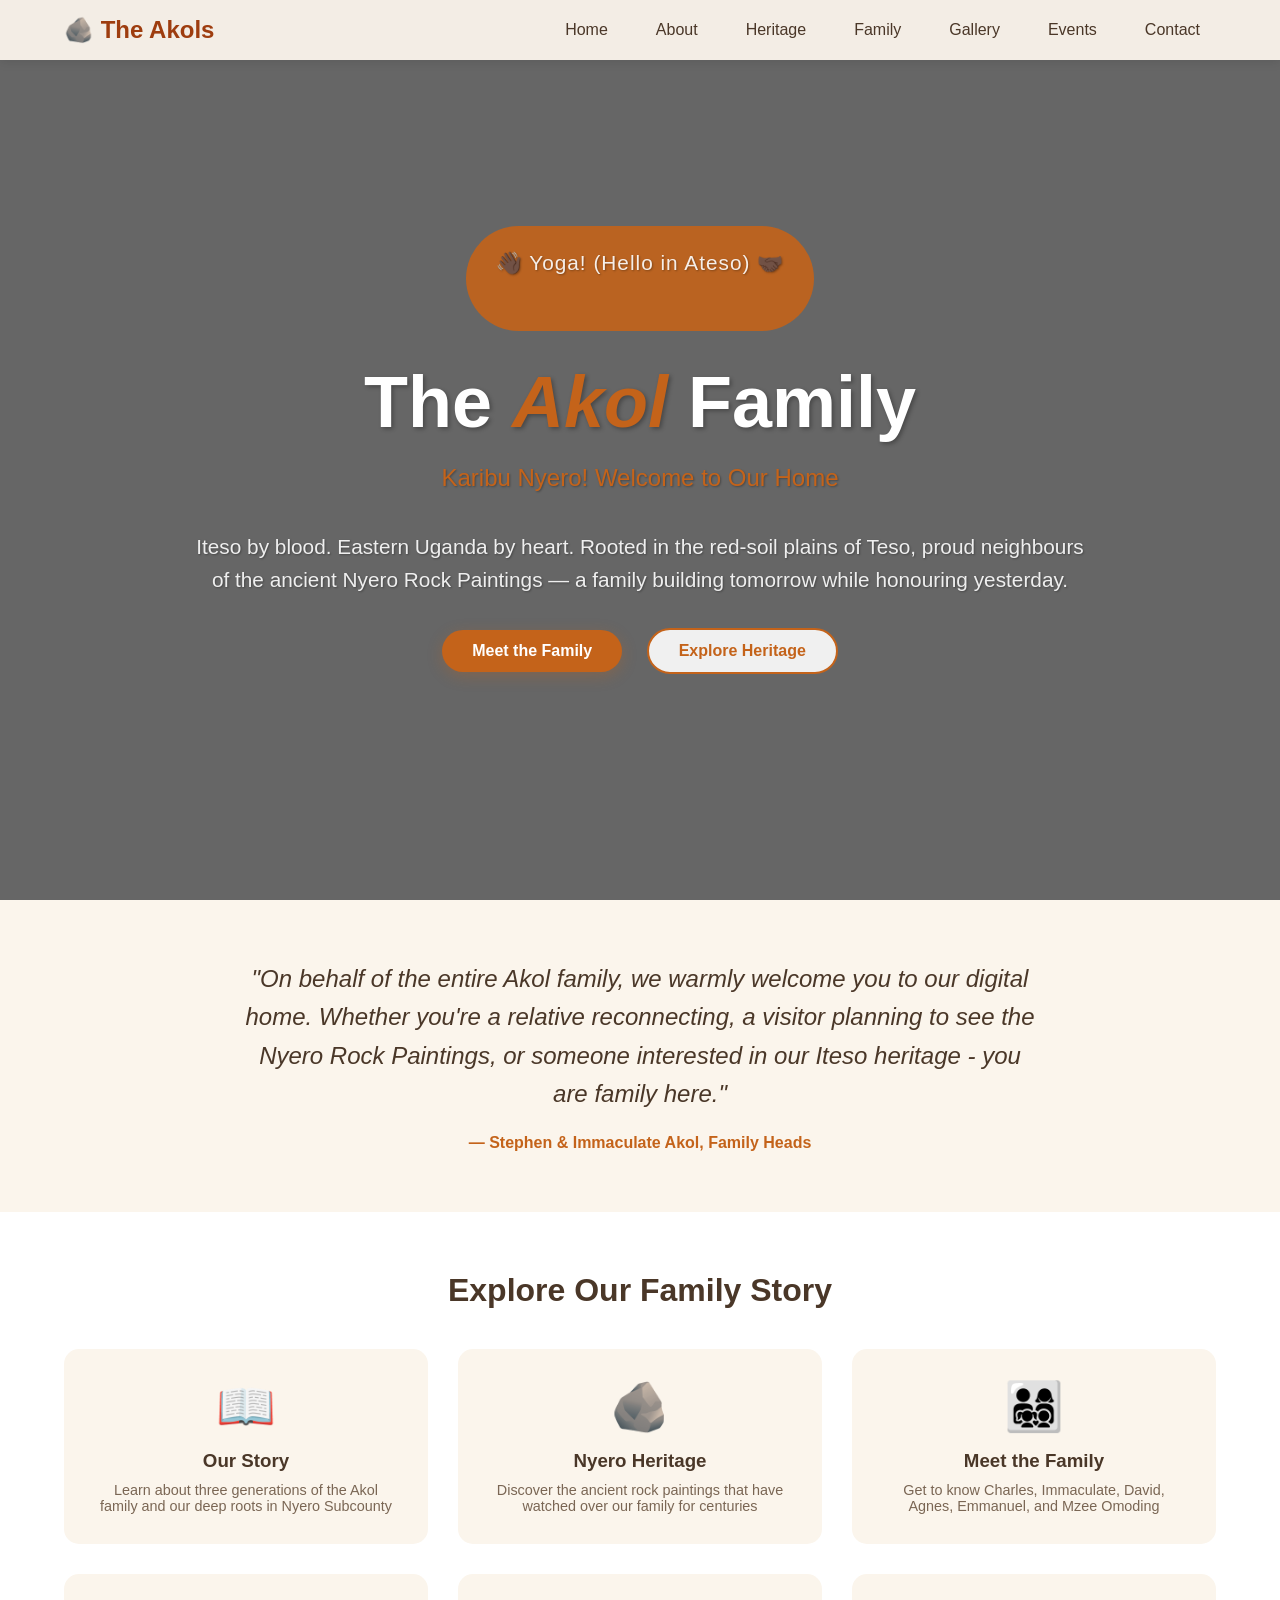
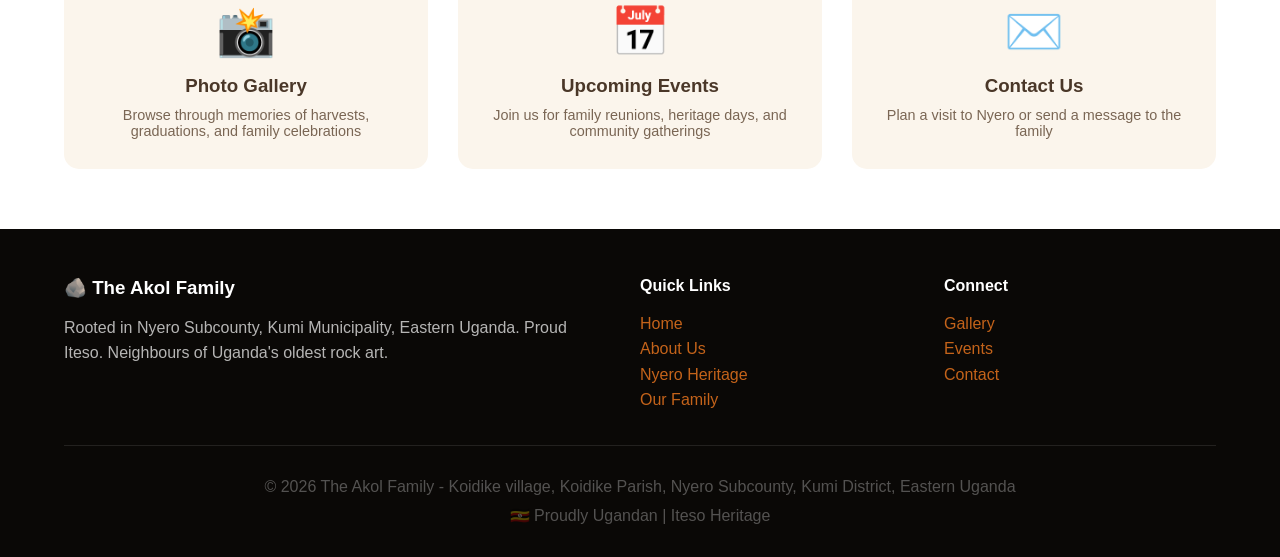
==== index.html @ a2cd8858 "replace php files with html version" ====
<!DOCTYPE html>
<html lang="en">
<head>
    <meta charset="UTF-8">
    <meta name="viewport" content="width=device-width, initial-scale=1.0">
    <title>The Akol Family - Home</title>
    <style>
        * {
            margin: 0;
            padding: 0;
            box-sizing: border-box;
        }
        
        body {
            font-family: 'Segoe UI', Tahoma, Geneva, Verdana, sans-serif;
            color: #4A3728;
        }
        
        /* Navigation */
        nav {
            background: rgba(251, 245, 236, 0.95);
            padding: 1rem 5%;
            display: flex;
            justify-content: space-between;
            align-items: center;
            position: fixed;
            top: 0;
            left: 0;
            right: 0;
            z-index: 100;
            box-shadow: 0 2px 10px rgba(0,0,0,0.1);
            backdrop-filter: blur(5px);
        }
        
        .logo {
            font-size: 1.5rem;
            font-weight: bold;
            color: #9E3D0F;
            text-decoration: none;
        }
        
        .nav-links {
            display: flex;
            gap: 1rem;
            list-style: none;
        }
        
        .nav-links a {
            text-decoration: none;
            color: #4A3728;
            padding: 0.5rem 1rem;
            transition: color 0.3s;
            font-weight: 500;
        }
        
        .nav-links a:hover {
            color: #C4631A;
        }
        
        /* Hero Section with Background Image */
        .hero {
            min-height: 100vh;
            background-image: url('https://images.unsplash.com/photo-1516026672322-bc52d61a55d5?w=1600'); /* African landscape */
            background-size: cover;
            background-position: center;
            background-attachment: fixed;
            position: relative;
            display: flex;
            align-items: center;
            justify-content: center;
            text-align: center;
            padding: 100px 20px;
        }
        
        /* Dark overlay for better text readability */
        .hero::before {
            content: '';
            position: absolute;
            top: 0;
            left: 0;
            right: 0;
            bottom: 0;
            background: rgba(0, 0, 0, 0.6);
        }
        
        .hero-content {
            position: relative;
            z-index: 2;
            max-width: 900px;
            animation: fadeInUp 1s ease-out;
        }
        
        @keyframes fadeInUp {
            from {
                opacity: 0;
                transform: translateY(30px);
            }
            to {
                opacity: 1;
                transform: translateY(0);
            }
        }
        
        .hero h1 {
            font-size: 4.5rem;
            color: white;
            margin-bottom: 1rem;
            text-shadow: 2px 2px 4px rgba(0,0,0,0.3);
        }
        
        .hero h1 em {
            color: #C4631A;
            font-style: italic;
        }
        
        /* Welcome Message Box */
        .welcome-message {
            background: rgba(196, 99, 26, 0.9);
            padding: 20px 30px;
            border-radius: 60px;
            display: inline-block;
            margin-bottom: 30px;
            animation: pulse 2s infinite;
        }
        
        @keyframes pulse {
            0%, 100% {
                transform: scale(1);
            }
            50% {
                transform: scale(1.05);
            }
        }
        
        .welcome-message p {
            color: white;
            font-size: 1.1rem;
            font-weight: 500;
            letter-spacing: 1px;
        }
        
        .welcome-message .wave {
            font-size: 1.3rem;
            display: inline-block;
            animation: wave 1s ease-in-out infinite;
        }
        
        @keyframes wave {
            0%, 100% { transform: rotate(0deg); }
            25% { transform: rotate(20deg); }
            75% { transform: rotate(-10deg); }
        }
        
        .hero p {
            font-size: 1.3rem;
            color: rgba(255,255,255,0.9);
            margin-bottom: 2rem;
            line-height: 1.6;
            text-shadow: 1px 1px 2px rgba(0,0,0,0.3);
        }
        
        .btn {
            display: inline-block;
            padding: 12px 30px;
            margin: 0 10px;
            text-decoration: none;
            border-radius: 50px;
            transition: all 0.3s;
            font-weight: 600;
        }
        
        .btn-primary {
            background: #C4631A;
            color: white;
            box-shadow: 0 4px 15px rgba(196,99,26,0.3);
        }
        
        .btn-primary:hover {
            background: #9E3D0F;
            transform: translateY(-3px);
            box-shadow: 0 6px 20px rgba(196,99,26,0.4);
        }
        
        .btn-outline {
            border: 2px solid #C4631A;
            color: #C4631A;
            background: rgba(255,255,255,0.9);
        }
        
        .btn-outline:hover {
            background: #C4631A;
            color: white;
            transform: translateY(-3px);
        }
        
        /* Family Quote Section */
        .family-quote {
            padding: 60px 5%;
            background: #FBF5EC;
            text-align: center;
        }
        
        .family-quote .quote {
            max-width: 800px;
            margin: 0 auto;
            font-size: 1.5rem;
            font-style: italic;
            color: #4A3728;
            line-height: 1.6;
        }
        
        .family-quote .author {
            margin-top: 20px;
            font-size: 1rem;
            color: #C4631A;
            font-weight: 600;
        }
        
        /* Quick Links Section */
        .quick-links {
            padding: 60px 5%;
            background: white;
        }
        
        .quick-links h2 {
            text-align: center;
            font-size: 2rem;
            color: #4A3728;
            margin-bottom: 40px;
        }
        
        .links-grid {
            display: grid;
            grid-template-columns: repeat(auto-fit, minmax(280px, 1fr));
            gap: 30px;
            max-width: 1200px;
            margin: 0 auto;
        }
        
        .link-card {
            background: #FBF5EC;
            padding: 30px;
            border-radius: 15px;
            text-align: center;
            transition: all 0.3s;
            text-decoration: none;
            display: block;
        }
        
        .link-card:hover {
            transform: translateY(-5px);
            box-shadow: 0 10px 30px rgba(0,0,0,0.1);
        }
        
        .link-card .icon {
            font-size: 3rem;
            margin-bottom: 15px;
        }
        
        .link-card h3 {
            color: #4A3728;
            margin-bottom: 10px;
        }
        
        .link-card p {
            color: #7A6654;
            font-size: 0.9rem;
        }
        
        /* Footer */
        footer {
            background: #0A0806;
            color: white;
            padding: 3rem 5% 2rem;
        }
        
        .footer-content {
            max-width: 1200px;
            margin: 0 auto;
            display: grid;
            grid-template-columns: 2fr 1fr 1fr;
            gap: 2rem;
        }
        
        .footer-content h3, .footer-content h4 {
            margin-bottom: 1rem;
        }
        
        .footer-content a {
            color: #C4631A;
            text-decoration: none;
        }
        
        .footer-content p {
            line-height: 1.6;
            color: rgba(255,255,255,0.7);
        }
        
        .footer-bottom {
            text-align: center;
            margin-top: 2rem;
            padding-top: 2rem;
            border-top: 1px solid rgba(255,255,255,0.1);
            color: rgba(255,255,255,0.3);
        }
        
        @media (max-width: 768px) {
            .nav-links {
                display: none;
            }
            .hero h1 {
                font-size: 2.5rem;
            }
            .hero p {
                font-size: 1rem;
            }
            .welcome-message p {
                font-size: 0.9rem;
            }
            .footer-content {
                grid-template-columns: 1fr;
                text-align: center;
            }
            .btn {
                margin: 10px;
                display: block;
            }
        }
    </style>
</head>
<body>

<!-- Navigation -->
<nav>
    <a href="index.html" class="logo">🪨 The Akols</a>
    <ul class="nav-links">
        <li><a href="index.html">Home</a></li>
        <li><a href="about.html">About</a></li>
        <li><a href="heritage.html">Heritage</a></li>
        <li><a href="family.html">Family</a></li>
        <li><a href="gallery.html">Gallery</a></li>
        <li><a href="events.html">Events</a></li>
        <li><a href="contact.html">Contact</a></li>
    </ul>
</nav>

<!-- Hero Section with Background Image -->
<section class="hero">
    <div class="hero-content">
        <!-- Welcome Message -->
        <div class="welcome-message">
            <p><span class="wave">👋🏿</span> Yoga! (Hello in Ateso) <span class="wave">🤝🏿</span></p>
        </div>
        
        <h1>The <em>Akol</em> Family</h1>
        
        <!-- Extended Welcome Message -->
        <div style="margin-bottom: 20px;">
            <p style="font-size: 1.5rem; font-weight: 500; color: #C4631A;">Karibu Nyero! Welcome to Our Home</p>
        </div>
        
        <p>Iteso by blood. Eastern Uganda by heart. Rooted in the red-soil plains of Teso, proud neighbours of the ancient Nyero Rock Paintings — a family building tomorrow while honouring yesterday.</p>
        
        <div style="margin-top: 30px;">
            <a href="family.html" class="btn btn-primary">Meet the Family</a>
            <a href="heritage.html" class="btn btn-outline">Explore Heritage</a>
        </div>
    </div>
</section>

<!-- Family Welcome Section -->
<section class="family-quote">
    <div class="quote">
        "On behalf of the entire Akol family, we warmly welcome you to our digital home. Whether you're a relative reconnecting, a visitor planning to see the Nyero Rock Paintings, or someone interested in our Iteso heritage - you are family here."
    </div>
    <div class="author">
        — Stephen & Immaculate Akol, Family Heads
    </div>
</section>

<!-- Quick Links Section -->
<section class="quick-links">
    <h2>Explore Our Family Story</h2>
    <div class="links-grid">
        <a href="about.html" class="link-card">
            <div class="icon">📖</div>
            <h3>Our Story</h3>
            <p>Learn about three generations of the Akol family and our deep roots in Nyero Subcounty</p>
        </a>
        <a href="heritage.html" class="link-card">
            <div class="icon">🪨</div>
            <h3>Nyero Heritage</h3>
            <p>Discover the ancient rock paintings that have watched over our family for centuries</p>
        </a>
        <a href="family.html" class="link-card">
            <div class="icon">👨‍👩‍👧‍👦</div>
            <h3>Meet the Family</h3>
            <p>Get to know Charles, Immaculate, David, Agnes, Emmanuel, and Mzee Omoding</p>
        </a>
        <a href="gallery.html" class="link-card">
            <div class="icon">📸</div>
            <h3>Photo Gallery</h3>
            <p>Browse through memories of harvests, graduations, and family celebrations</p>
        </a>
        <a href="events.html" class="link-card">
            <div class="icon">📅</div>
            <h3>Upcoming Events</h3>
            <p>Join us for family reunions, heritage days, and community gatherings</p>
        </a>
        <a href="contact.html" class="link-card">
            <div class="icon">✉️</div>
            <h3>Contact Us</h3>
            <p>Plan a visit to Nyero or send a message to the family</p>
        </a>
    </div>
</section>

<!-- Footer -->
<footer>
    <div class="footer-content">
        <div>
            <h3>🪨 The Akol Family</h3>
            <p>Rooted in Nyero Subcounty, Kumi Municipality, Eastern Uganda. Proud Iteso. Neighbours of Uganda's oldest rock art.</p>
        </div>
        <div>
            <h4>Quick Links</h4>
            <p><a href="index.html">Home</a></p>
            <p><a href="about.html">About Us</a></p>
            <p><a href="heritage.html">Nyero Heritage</a></p>
            <p><a href="family.html">Our Family</a></p>
        </div>
        <div>
            <h4>Connect</h4>
            <p><a href="gallery.html">Gallery</a></p>
            <p><a href="events.html">Events</a></p>
            <p><a href="contact.html">Contact</a></p>
        </div>
    </div>
    <div class="footer-bottom">
        <p>&copy; 2026 The Akol Family - Koidike village, Koidike Parish, Nyero Subcounty, Kumi District, Eastern Uganda</p>
        <p style="margin-top: 10px;">🇺🇬 Proudly Ugandan | Iteso Heritage</p>
    </div>
</footer>

</body>
</html>
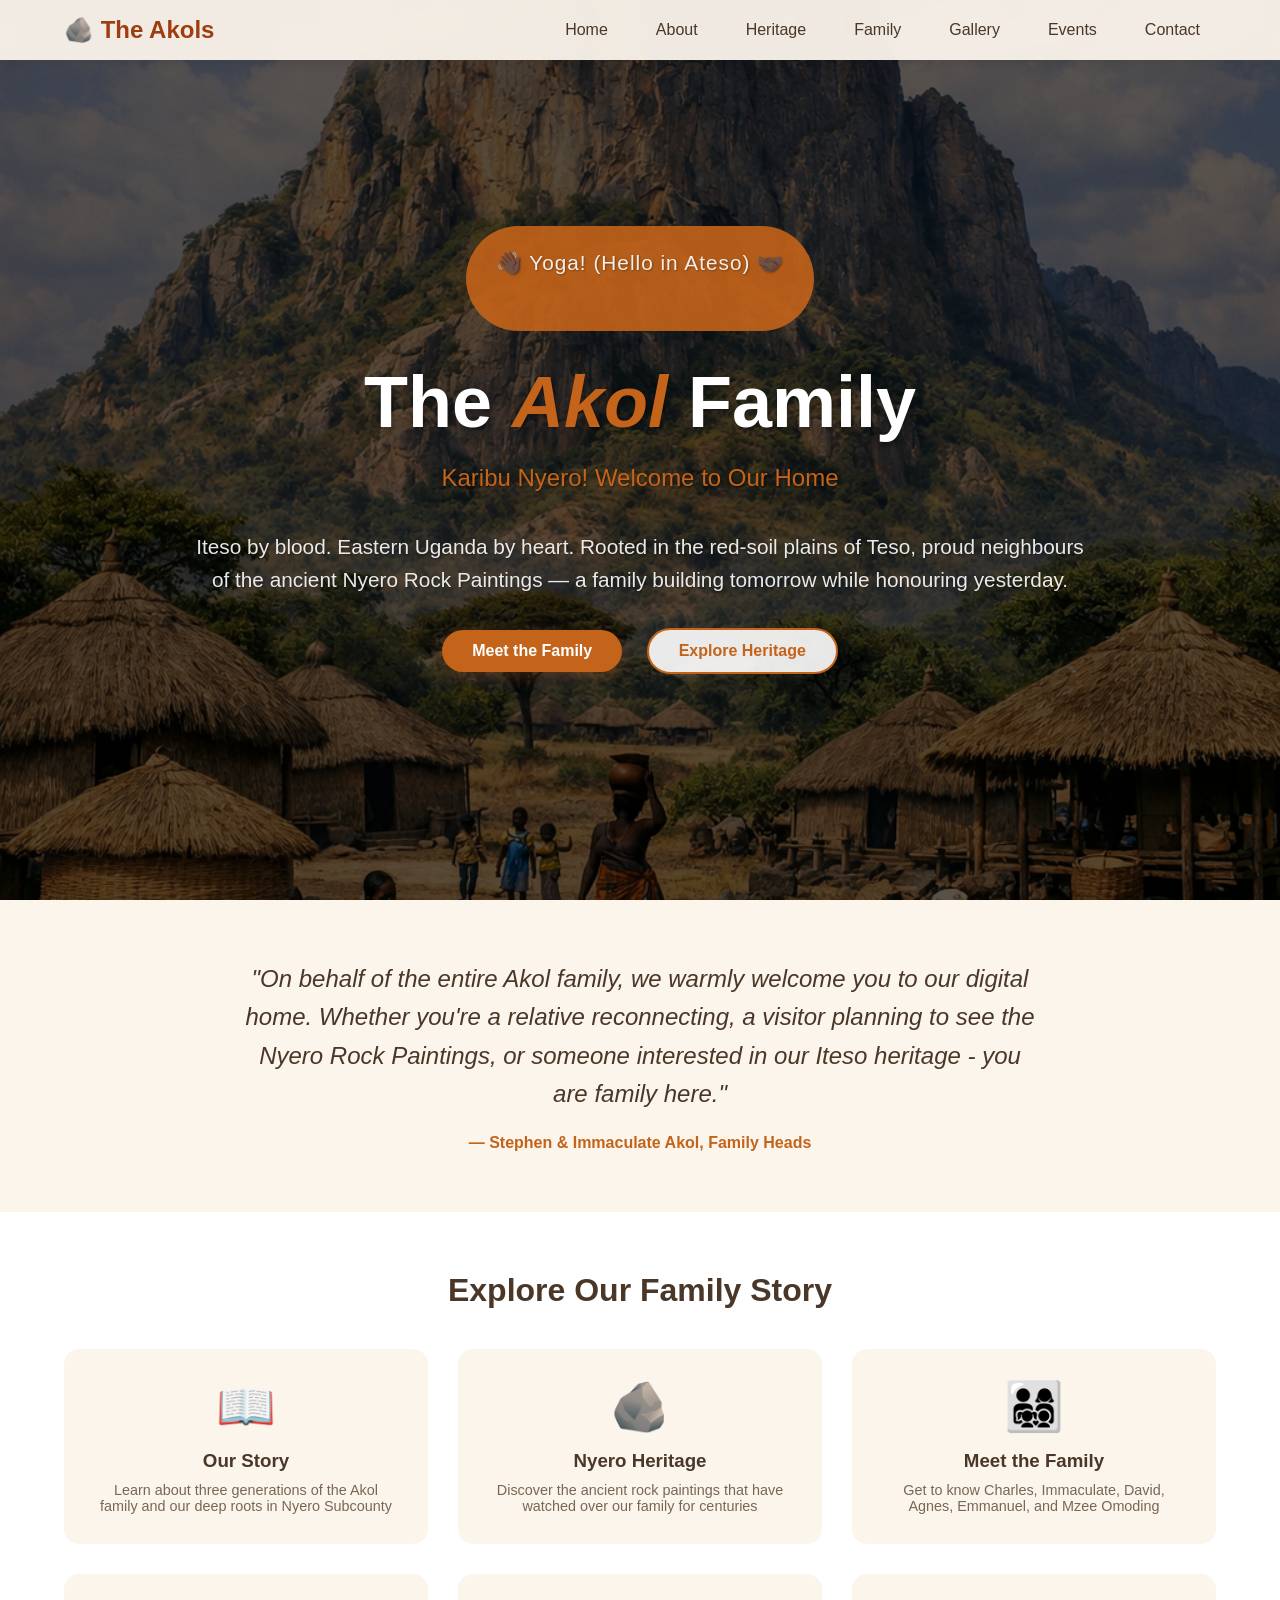
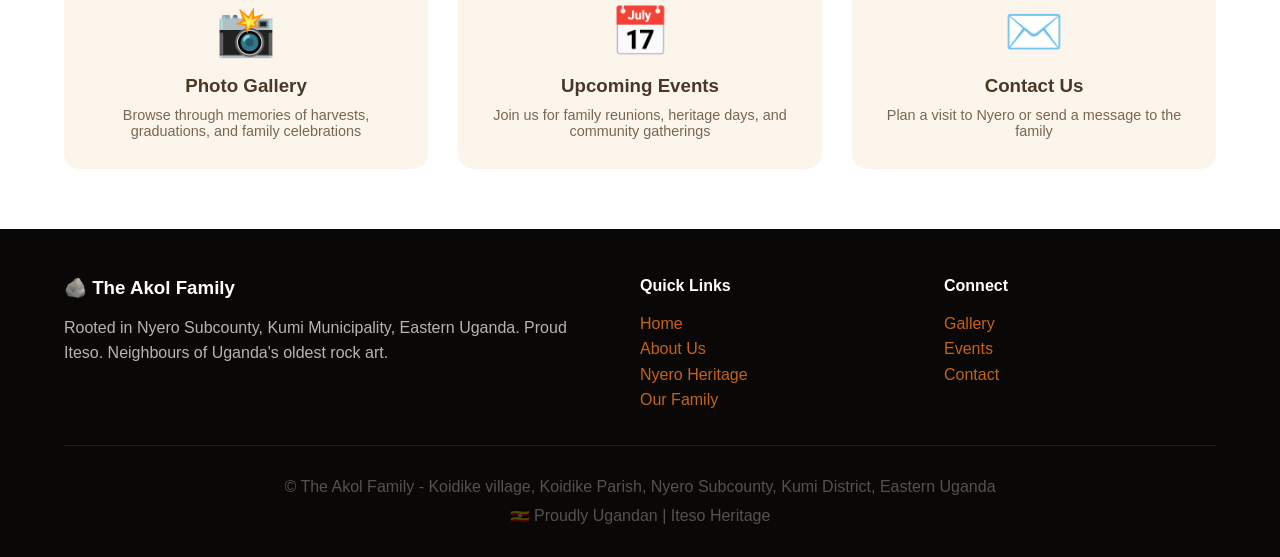
==== commit 86f165a6: "Initial commit - Akol Family website" ====
--- a/index.html
+++ b/index.html
@@ -60,16 +60,22 @@
         /* Hero Section with Background Image */
         .hero {
             min-height: 100vh;
-            background-image: url('https://images.unsplash.com/photo-1516026672322-bc52d61a55d5?w=1600'); /* African landscape */
+            background-image: url('img/rock.png');
             background-size: cover;
             background-position: center;
             background-attachment: fixed;
+            background-repeat: no-repeat;
             position: relative;
             display: flex;
             align-items: center;
             justify-content: center;
             text-align: center;
             padding: 100px 20px;
+        }
+        
+        /* Fallback gradient if image doesn't load */
+        .hero.no-image {
+            background: linear-gradient(135deg, #2E1A08 0%, #4A2A10 100%);
         }
         
         /* Dark overlay for better text readability */
@@ -80,7 +86,7 @@
             left: 0;
             right: 0;
             bottom: 0;
-            background: rgba(0, 0, 0, 0.6);
+            background: rgba(0, 0, 0, 0.65);
         }
         
         .hero-content {
@@ -437,10 +443,29 @@
         </div>
     </div>
     <div class="footer-bottom">
-        <p>&copy; 2026 The Akol Family - Koidike village, Koidike Parish, Nyero Subcounty, Kumi District, Eastern Uganda</p>
+        <p>&copy;  The Akol Family - Koidike village, Koidike Parish, Nyero Subcounty, Kumi District, Eastern Uganda</p>
         <p style="margin-top: 10px;">🇺🇬 Proudly Ugandan | Iteso Heritage</p>
     </div>
 </footer>
+
+<script>
+    // Check if the background image loaded correctly
+    const heroSection = document.querySelector('.hero');
+    const bgImage = new Image();
+    bgImage.src = 'img/rock.png';
+    
+    bgImage.onerror = function() {
+        // If image fails to load, add fallback gradient
+        heroSection.classList.add('no-image');
+        heroSection.style.backgroundImage = "linear-gradient(135deg, #2E1A08 0%, #4A2A10 100%)";
+        console.log('Background image not found at img/rock.png');
+    };
+    
+    bgImage.onload = function() {
+        console.log('Background image loaded successfully');
+    };
+</script>
+<script src="js/main.js"></script>
 
 </body>
 </html>
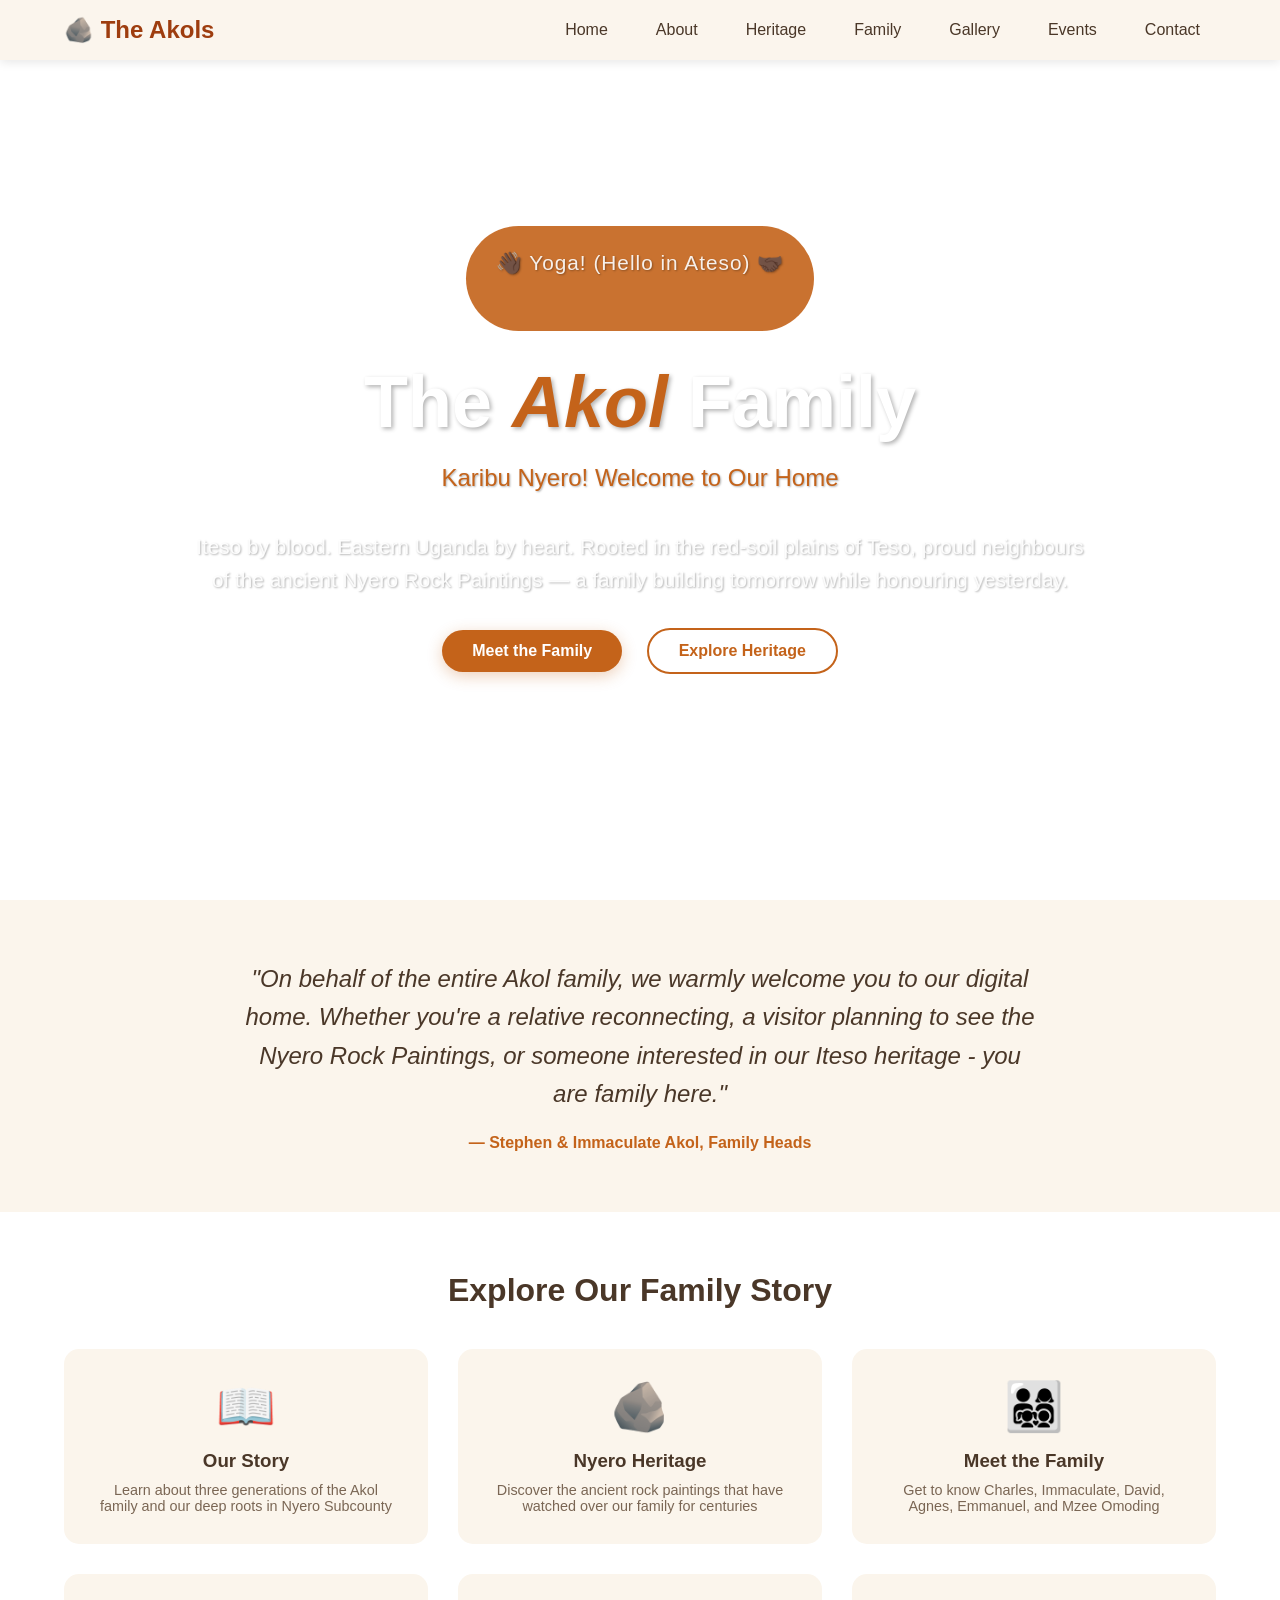
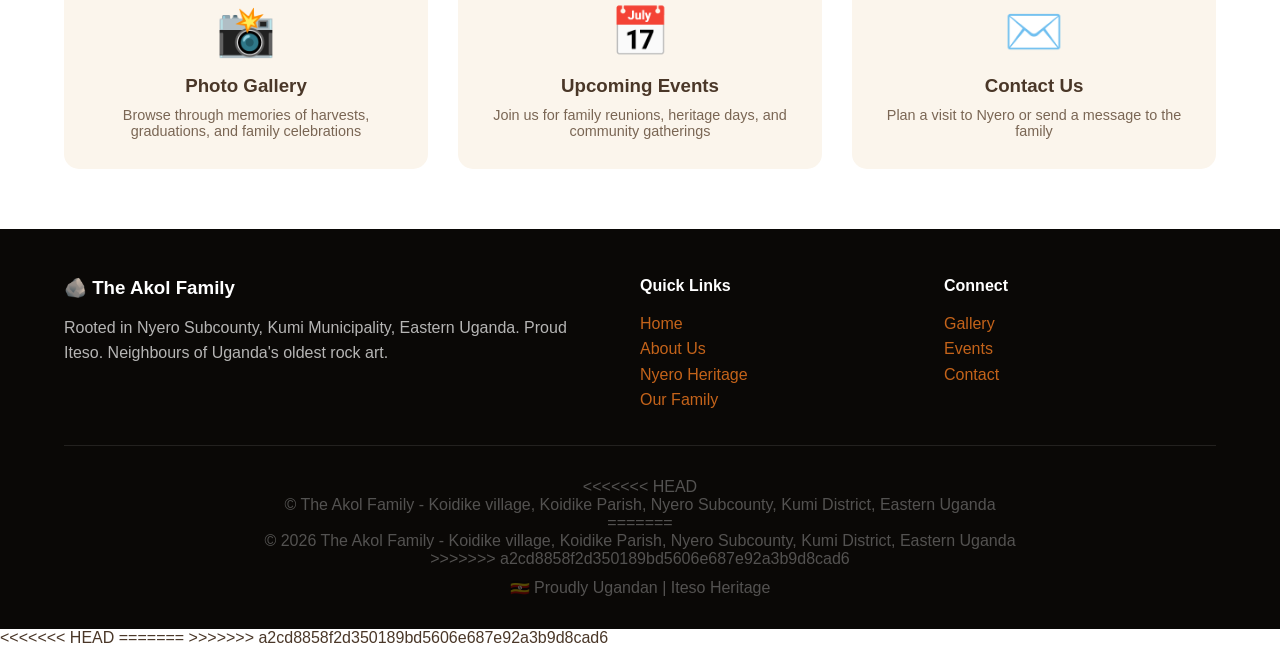
==== commit 47a09570: "Merge and add all website files" ====
--- a/index.html
+++ b/index.html
@@ -60,11 +60,18 @@
         /* Hero Section with Background Image */
         .hero {
             min-height: 100vh;
+<<<<<<< HEAD
             background-image: url('img/rock.png');
             background-size: cover;
             background-position: center;
             background-attachment: fixed;
             background-repeat: no-repeat;
+=======
+            background-image: url('https://images.unsplash.com/photo-1516026672322-bc52d61a55d5?w=1600'); /* African landscape */
+            background-size: cover;
+            background-position: center;
+            background-attachment: fixed;
+>>>>>>> a2cd8858f2d350189bd5606e687e92a3b9d8cad6
             position: relative;
             display: flex;
             align-items: center;
@@ -73,11 +80,14 @@
             padding: 100px 20px;
         }
         
+<<<<<<< HEAD
         /* Fallback gradient if image doesn't load */
         .hero.no-image {
             background: linear-gradient(135deg, #2E1A08 0%, #4A2A10 100%);
         }
         
+=======
+>>>>>>> a2cd8858f2d350189bd5606e687e92a3b9d8cad6
         /* Dark overlay for better text readability */
         .hero::before {
             content: '';
@@ -86,7 +96,11 @@
             left: 0;
             right: 0;
             bottom: 0;
+<<<<<<< HEAD
             background: rgba(0, 0, 0, 0.65);
+=======
+            background: rgba(0, 0, 0, 0.6);
+>>>>>>> a2cd8858f2d350189bd5606e687e92a3b9d8cad6
         }
         
         .hero-content {
@@ -443,11 +457,16 @@
         </div>
     </div>
     <div class="footer-bottom">
+<<<<<<< HEAD
         <p>&copy;  The Akol Family - Koidike village, Koidike Parish, Nyero Subcounty, Kumi District, Eastern Uganda</p>
+=======
+        <p>&copy; 2026 The Akol Family - Koidike village, Koidike Parish, Nyero Subcounty, Kumi District, Eastern Uganda</p>
+>>>>>>> a2cd8858f2d350189bd5606e687e92a3b9d8cad6
         <p style="margin-top: 10px;">🇺🇬 Proudly Ugandan | Iteso Heritage</p>
     </div>
 </footer>
 
+<<<<<<< HEAD
 <script>
     // Check if the background image loaded correctly
     const heroSection = document.querySelector('.hero');
@@ -467,5 +486,7 @@
 </script>
 <script src="js/main.js"></script>
 
+=======
+>>>>>>> a2cd8858f2d350189bd5606e687e92a3b9d8cad6
 </body>
 </html>
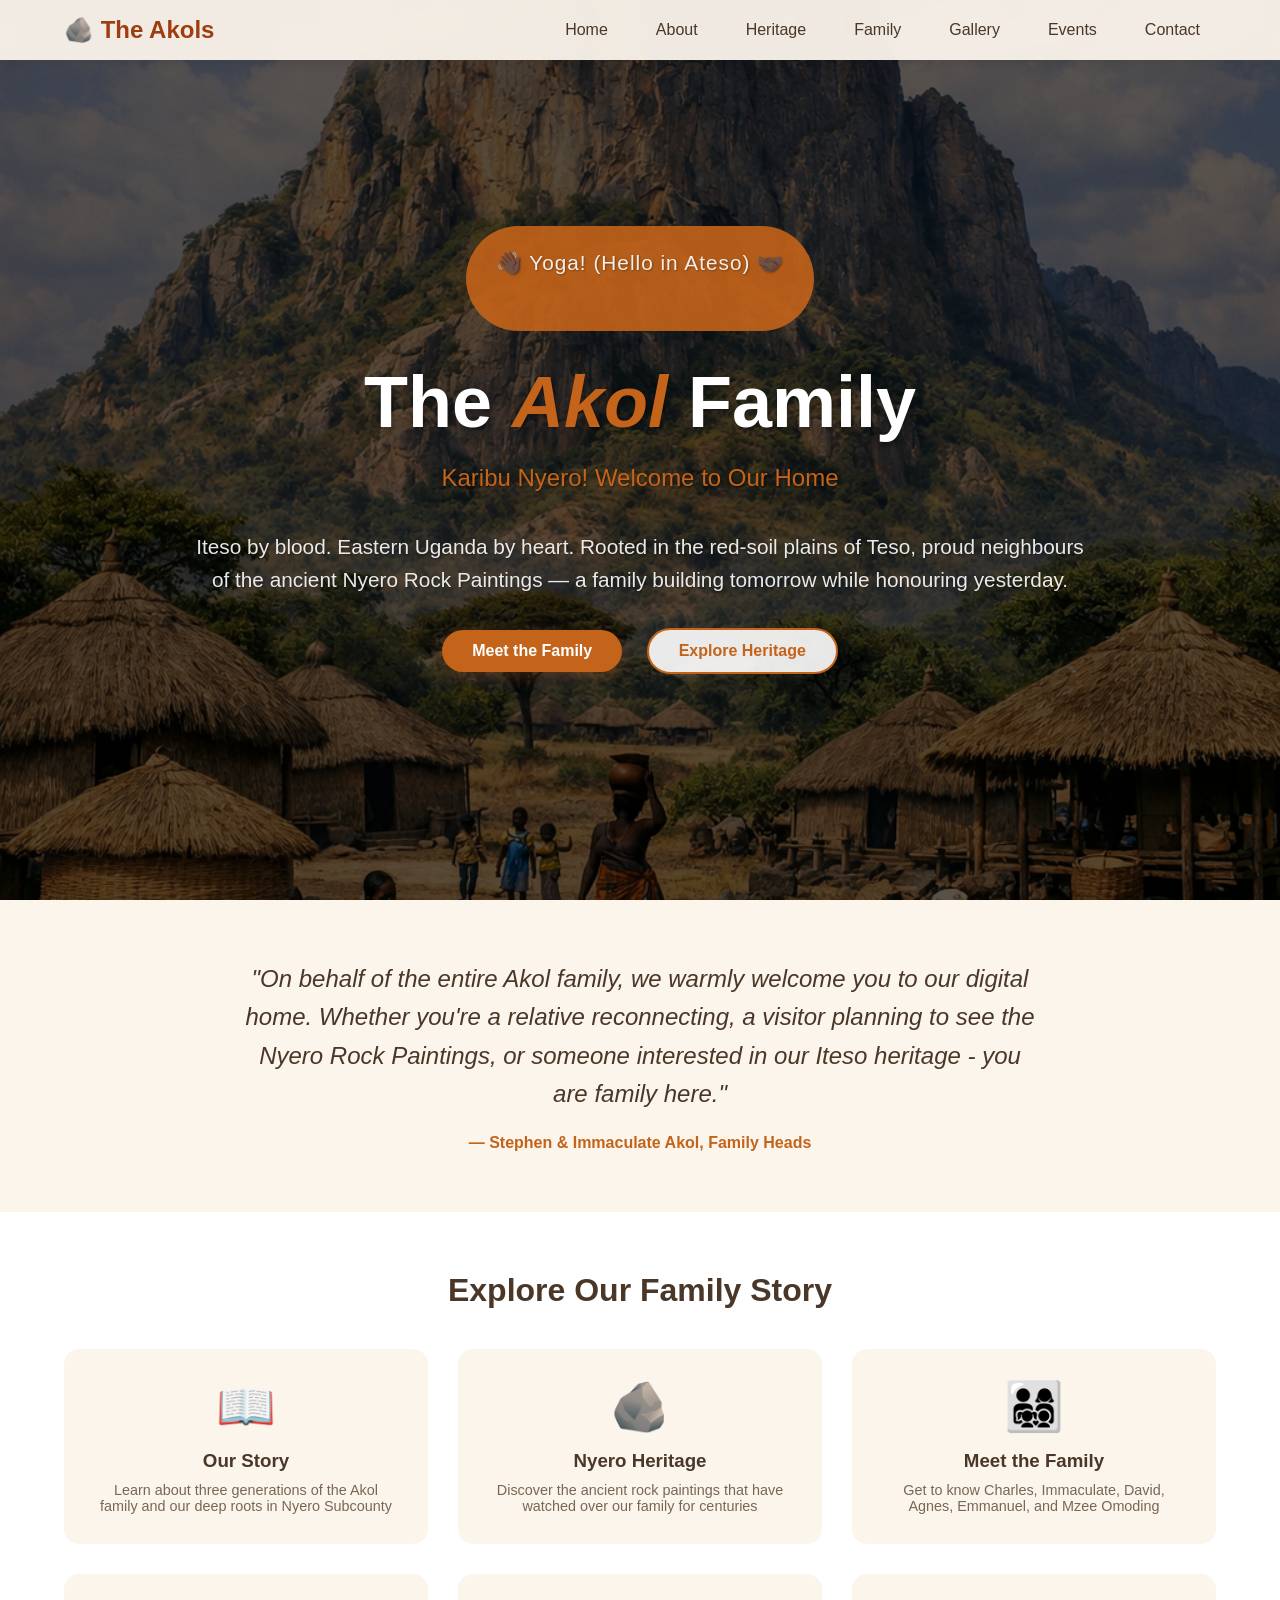
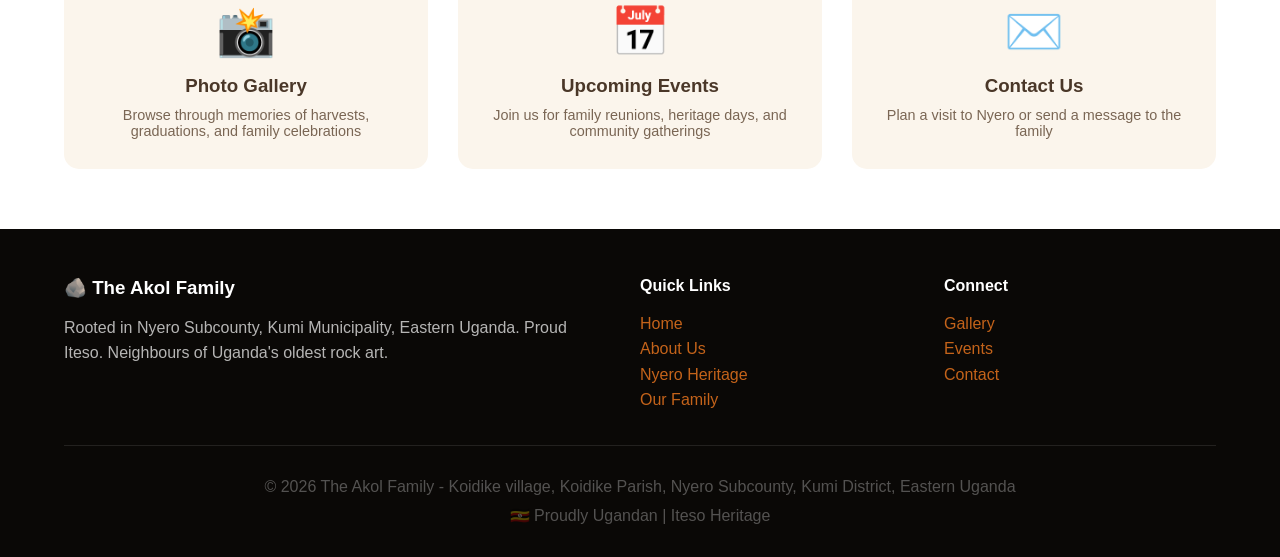
==== commit ca694a81: "Fixed index.html - removed merge conflicts and restored background image" ====
--- a/index.html
+++ b/index.html
@@ -60,18 +60,11 @@
         /* Hero Section with Background Image */
         .hero {
             min-height: 100vh;
-<<<<<<< HEAD
             background-image: url('img/rock.png');
             background-size: cover;
             background-position: center;
             background-attachment: fixed;
             background-repeat: no-repeat;
-=======
-            background-image: url('https://images.unsplash.com/photo-1516026672322-bc52d61a55d5?w=1600'); /* African landscape */
-            background-size: cover;
-            background-position: center;
-            background-attachment: fixed;
->>>>>>> a2cd8858f2d350189bd5606e687e92a3b9d8cad6
             position: relative;
             display: flex;
             align-items: center;
@@ -80,14 +73,6 @@
             padding: 100px 20px;
         }
         
-<<<<<<< HEAD
-        /* Fallback gradient if image doesn't load */
-        .hero.no-image {
-            background: linear-gradient(135deg, #2E1A08 0%, #4A2A10 100%);
-        }
-        
-=======
->>>>>>> a2cd8858f2d350189bd5606e687e92a3b9d8cad6
         /* Dark overlay for better text readability */
         .hero::before {
             content: '';
@@ -96,11 +81,7 @@
             left: 0;
             right: 0;
             bottom: 0;
-<<<<<<< HEAD
             background: rgba(0, 0, 0, 0.65);
-=======
-            background: rgba(0, 0, 0, 0.6);
->>>>>>> a2cd8858f2d350189bd5606e687e92a3b9d8cad6
         }
         
         .hero-content {
@@ -343,7 +324,7 @@
             }
             .btn {
                 margin: 10px;
-                display: block;
+                display: inline-block;
             }
         }
     </style>
@@ -457,16 +438,11 @@
         </div>
     </div>
     <div class="footer-bottom">
-<<<<<<< HEAD
-        <p>&copy;  The Akol Family - Koidike village, Koidike Parish, Nyero Subcounty, Kumi District, Eastern Uganda</p>
-=======
         <p>&copy; 2026 The Akol Family - Koidike village, Koidike Parish, Nyero Subcounty, Kumi District, Eastern Uganda</p>
->>>>>>> a2cd8858f2d350189bd5606e687e92a3b9d8cad6
         <p style="margin-top: 10px;">🇺🇬 Proudly Ugandan | Iteso Heritage</p>
     </div>
 </footer>
 
-<<<<<<< HEAD
 <script>
     // Check if the background image loaded correctly
     const heroSection = document.querySelector('.hero');
@@ -475,7 +451,6 @@
     
     bgImage.onerror = function() {
         // If image fails to load, add fallback gradient
-        heroSection.classList.add('no-image');
         heroSection.style.backgroundImage = "linear-gradient(135deg, #2E1A08 0%, #4A2A10 100%)";
         console.log('Background image not found at img/rock.png');
     };
@@ -484,9 +459,6 @@
         console.log('Background image loaded successfully');
     };
 </script>
-<script src="js/main.js"></script>
-
-=======
->>>>>>> a2cd8858f2d350189bd5606e687e92a3b9d8cad6
+
 </body>
 </html>
